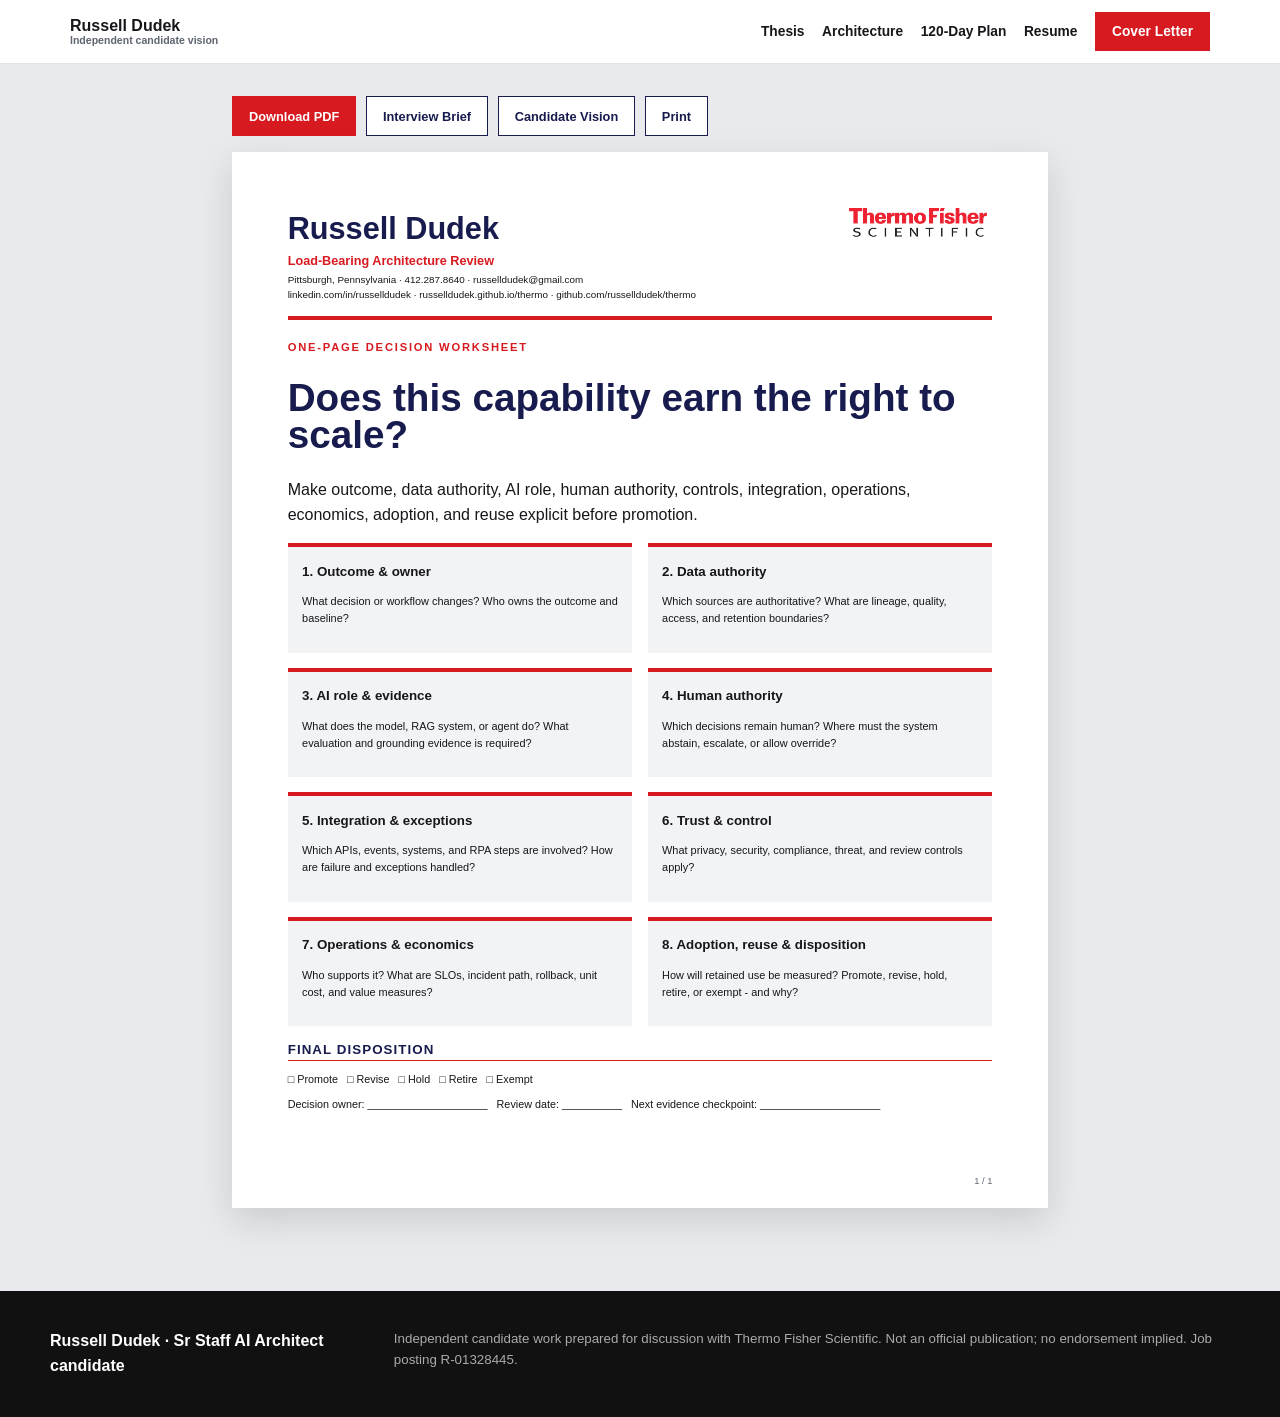
==== architecture-review.html @ cbb68d7e "Publish complete Thermo Fisher candidate campaign and repair asset loading" ====
<!doctype html><html lang="en"><head><meta charset="utf-8"><meta name="viewport" content="width=device-width,initial-scale=1"><title>Thermo Fisher | Load-Bearing Architecture Review</title><meta name="description" content="One-page architecture review worksheet."><link rel="icon" href="assets/brand/thermo-fisher-wordmark.png"><link rel="stylesheet" href="brand-tokens.css"><link rel="stylesheet" href="styles.css"></head><body><a class="skip" href="#main">Skip to content</a><header class="site-header"><div class="nav"><a class="candidate" href="index.html">Russell Dudek<small>Independent candidate vision</small></a><button class="menu-button" aria-expanded="false" aria-controls="primary-nav">Menu</button><nav class="nav-links" id="primary-nav" aria-label="Primary"><a href="index.html#thesis">Thesis</a><a href="index.html#architecture">Architecture</a><a href="120-day-plan.html">120-Day Plan</a><a href="resume.html">Resume</a><a class="button primary" href="cover-letter.html">Cover Letter</a></nav></div></header><main class="document-shell" id="main"><div class="doc-actions"><a class="button primary" href="docs/Russell-Dudek-Thermo-Fisher-Architecture-Review.pdf">Download PDF</a><a class="button" href="interview-brief.html">Interview Brief</a><a class="button" href="index.html">Candidate Vision</a><button class="button" onclick="window.print()">Print</button></div><section class="sheet"><header class="doc-head"><div><div class="doc-name">Russell Dudek</div><div class="doc-role">Load-Bearing Architecture Review</div><div class="doc-contact">Pittsburgh, Pennsylvania · 412.287.8640 · russelldudek@gmail.com<br>linkedin.com/in/russelldudek · russelldudek.github.io/thermo · github.com/russelldudek/thermo</div></div><img class="doc-logo" src="assets/brand/thermo-fisher-wordmark.png" alt="Thermo Fisher Scientific"></header><div class="eyebrow">One-page decision worksheet</div><h1 class="report-title">Does this capability earn the right to scale?</h1><p>Make outcome, data authority, AI role, human authority, controls, integration, operations, economics, adoption, and reuse explicit before promotion.</p><div class="report-grid"><div class="report-card"><h3>1. Outcome & owner</h3><p>What decision or workflow changes? Who owns the outcome and baseline?</p></div><div class="report-card"><h3>2. Data authority</h3><p>Which sources are authoritative? What are lineage, quality, access, and retention boundaries?</p></div><div class="report-card"><h3>3. AI role & evidence</h3><p>What does the model, RAG system, or agent do? What evaluation and grounding evidence is required?</p></div><div class="report-card"><h3>4. Human authority</h3><p>Which decisions remain human? Where must the system abstain, escalate, or allow override?</p></div><div class="report-card"><h3>5. Integration & exceptions</h3><p>Which APIs, events, systems, and RPA steps are involved? How are failure and exceptions handled?</p></div><div class="report-card"><h3>6. Trust & control</h3><p>What privacy, security, compliance, threat, and review controls apply?</p></div><div class="report-card"><h3>7. Operations & economics</h3><p>Who supports it? What are SLOs, incident path, rollback, unit cost, and value measures?</p></div><div class="report-card"><h3>8. Adoption, reuse & disposition</h3><p>How will retained use be measured? Promote, revise, hold, retire, or exempt - and why?</p></div></div><section class="doc-section"><h2>Final disposition</h2><p>□ Promote &nbsp; □ Revise &nbsp; □ Hold &nbsp; □ Retire &nbsp; □ Exempt</p><p>Decision owner: ____________________ &nbsp; Review date: __________ &nbsp; Next evidence checkpoint: ____________________</p></section><div class="page-no">1 / 1</div></section></main><footer class="footer"><div class="inner"><strong>Russell Dudek · Sr Staff AI Architect candidate</strong><small>Independent candidate work prepared for discussion with Thermo Fisher Scientific. Not an official publication; no endorsement implied. Job posting R-01328445.</small></div></footer><script src="app.js"></script></body></html>
---- brand-tokens.css ----
:root{--red:#d71920;--navy:#171b4d;--blue:#0067a5;--orange:#f28c28;--ink:#17171b;--muted:#5e6470;--soft:#f1f3f5;--line:#dfe3e8;--white:#fff;--max:1180px}
---- styles.css ----
*{box-sizing:border-box}html{scroll-behavior:smooth}body{margin:0;color:var(--ink);font-family:Arial,Helvetica,sans-serif;line-height:1.55;background:var(--white)}a{color:inherit}.skip{position:absolute;left:-9999px}.skip:focus{left:1rem;top:1rem;z-index:99;background:#fff;padding:.7rem}.site-header{position:sticky;top:0;z-index:20;background:rgba(255,255,255,.96);border-bottom:1px solid var(--line);backdrop-filter:blur(12px)}.nav{max-width:var(--max);margin:auto;padding:.75rem 1.25rem;display:flex;align-items:center;justify-content:space-between;gap:1rem}.candidate{font-weight:800;text-decoration:none;line-height:1.05}.candidate small{display:block;color:var(--muted);font-size:.66rem;font-weight:600}.nav-links{display:flex;align-items:center;gap:1.1rem}.nav-links a{text-decoration:none;font-size:.86rem;font-weight:700}.menu-button{display:none}.button,.scenario-button,.reset{display:inline-flex;align-items:center;justify-content:center;border:1px solid var(--navy);background:#fff;color:var(--navy);padding:.7rem 1rem;text-decoration:none;font:700 .8rem Arial;cursor:pointer}.button.primary{background:var(--red);border-color:var(--red);color:#fff}.button.dark{background:var(--navy);color:#fff}.hero{min-height:720px;display:grid;grid-template-columns:minmax(0,1fr) minmax(460px,.9fr);background:var(--navy);color:#fff}.hero-copy{padding:4.3rem clamp(1.4rem,6vw,7rem);display:flex;flex-direction:column;justify-content:center}.lockup{display:flex;align-items:center;gap:1.2rem;margin-bottom:3rem}.lockup img{width:245px;background:#fff;padding:.55rem}.qualifier{font-size:.76rem;color:#d8dbea}.qualifier strong{color:#fff}.eyebrow{text-transform:uppercase;letter-spacing:.16em;font-weight:800;font-size:.7rem;color:var(--red)}.hero h1{font-size:clamp(3.6rem,7vw,7.4rem);line-height:.86;letter-spacing:-.065em;margin:.7rem 0 1.5rem;max-width:8ch}.hero h1 span{color:#ff6670}.lede{font-size:1.12rem;max-width:60ch;color:#d9dce8}.actions{display:flex;gap:.7rem;flex-wrap:wrap;margin-top:1.4rem}.hero-visual{position:relative;overflow:hidden;background:linear-gradient(145deg,#111438,#080a20);display:flex;align-items:center;justify-content:center;padding:3rem}.lattice{width:min(520px,90%);height:540px;display:grid;grid-template-columns:repeat(5,1fr);gap:6px;transform:perspective(900px) rotateX(55deg) rotateZ(-16deg);position:relative}.cell{border:1px solid rgba(255,255,255,.26);background:rgba(255,255,255,.03);transition:.35s}.cell:nth-child(6n),.cell:nth-child(8n){background:rgba(215,25,32,.35);border-color:#ff6670}.signal{position:absolute;width:18px;height:18px;border-radius:50%;background:#fff;box-shadow:0 0 30px #fff;animation:route 7s linear infinite}.visual-label{position:absolute;left:2rem;right:2rem;bottom:2rem;display:flex;justify-content:space-between;gap:1rem}.visual-label small{display:block;color:#aeb4ca}.section{padding:clamp(4rem,8vw,7rem) 1.25rem}.inner{max-width:var(--max);margin:auto}.soft{background:var(--soft)}.dark{background:var(--navy);color:#fff}.red{background:var(--red);color:#fff}.section-head{display:grid;grid-template-columns:.8fr 1.2fr;gap:3rem;margin-bottom:2.5rem}.section h2{font-size:clamp(2.4rem,5vw,4.9rem);line-height:.95;letter-spacing:-.05em;margin:.25rem 0}.intro{color:var(--muted);font-size:1.08rem}.dark .intro{color:#c7cada}.moment{display:grid;grid-template-columns:1.1fr .9fr;gap:1rem}.systems-field{min-height:430px;position:relative;overflow:hidden;background:radial-gradient(circle at 25% 30%,#fff 0 1.2%,transparent 1.5%),linear-gradient(145deg,var(--blue),var(--navy) 62%,#07091f)}.systems-field:before{content:"";position:absolute;inset:12%;border:1px solid #ffffff55;background:repeating-linear-gradient(0deg,transparent 0 44px,#ffffff20 45px),repeating-linear-gradient(90deg,transparent 0 58px,#ffffff20 59px);transform:perspective(700px) rotateX(58deg) rotateZ(-8deg)}.caption{position:absolute;z-index:1;left:1.4rem;right:1.4rem;bottom:1.4rem;color:#fff;font-size:1.12rem}.notes{display:grid;gap:1rem}.note{background:#fff;border-top:4px solid var(--red);padding:1.3rem}.note strong{display:block}.tensions{display:grid;grid-template-columns:repeat(5,1fr);border:1px solid #ffffff33}.tension{min-height:220px;padding:1.25rem;border-right:1px solid #ffffff33;display:flex;flex-direction:column}.tension:last-child{border:0}.tension b{margin-top:auto}.tension span{color:#ff6670;font-size:2rem}.tension p{font-size:.82rem;color:#bdc1d3}.lab{display:grid;grid-template-columns:260px 1fr;gap:1.5rem}.scenario-panel{position:sticky;top:90px;height:max-content}.scenario-buttons{display:grid;gap:.5rem}.scenario-button,.reset{width:100%;justify-content:flex-start;text-align:left}.scenario-button[aria-selected=true]{background:var(--red);border-color:var(--red);color:#fff}.reset{margin-top:.65rem;border-style:dashed}.board{border:1px solid var(--line);box-shadow:0 20px 60px #171b4d14}.board-head,.readout{padding:1.1rem;border-bottom:1px solid var(--line);display:flex;justify-content:space-between;gap:1rem}.board-state{color:var(--red);font-weight:800;font-size:.72rem;text-transform:uppercase}.layers{display:grid;grid-template-columns:repeat(5,1fr)}.layer{min-height:330px;padding:1rem;border-right:1px solid var(--line)}.layer:last-child{border:0}.layer h3{font-size:.95rem}.layer small{color:var(--muted)}.layer ul{list-style:none;padding:0;display:grid;gap:.55rem}.layer li{font-size:.74rem;background:var(--soft);border:1px solid var(--line);padding:.65rem;transition:.25s}.layer li.active{background:#fff;border-color:var(--red);box-shadow:inset 4px 0 var(--red)}.layer li.risk{background:#fff6e9;border-color:var(--orange);box-shadow:inset 4px 0 var(--orange)}.readout{display:grid;grid-template-columns:repeat(3,1fr);border-top:1px solid var(--line);border-bottom:0}.readout small{display:block;color:var(--muted);text-transform:uppercase}.cards{display:grid;grid-template-columns:repeat(3,1fr);gap:1px;background:var(--line);border:1px solid var(--line)}.card{background:#fff;padding:1.35rem;min-height:200px}.card .num{color:var(--red);font-size:1.8rem}.metrics{display:grid;grid-template-columns:repeat(7,1fr);gap:1px;background:#ffffff33}.metric{padding:1.2rem;background:var(--navy);min-height:155px}.metric p{font-size:.75rem;color:#bdc1d3}.timeline{border-left:2px solid var(--red);margin-left:8px}.proof{padding:0 0 2rem 1.7rem;display:grid;grid-template-columns:220px 1fr;gap:1.5rem;position:relative}.proof:before{content:"";position:absolute;left:-7px;top:.35rem;width:12px;height:12px;border-radius:50%;background:var(--red);border:3px solid #fff}.proof h3,.proof p{margin:0}.proof p{color:var(--muted)}.roadmap{display:grid;grid-template-columns:repeat(4,1fr);gap:1rem}.phase{background:#fff;border-top:5px solid var(--red);padding:1.2rem;min-height:255px}.objection{display:grid;grid-template-columns:.85fr 1.15fr;gap:3rem}.quote{font-size:clamp(2rem,4vw,3.8rem);line-height:1.05;letter-spacing:-.04em}.questions{display:grid;grid-template-columns:repeat(2,1fr);gap:1rem}.question{border-top:1px solid #ffffff55;padding:1rem 0}.footer{background:#111;color:#fff;padding:2.4rem 1.25rem}.footer .inner{display:flex;justify-content:space-between;gap:2rem}.footer small{color:#aaa;max-width:55rem}.document-shell{background:#e8eaed;padding:2rem 0 4rem}.doc-actions{max-width:8.5in;margin:0 auto 1rem;display:flex;gap:.6rem;flex-wrap:wrap}.sheet{width:8.5in;min-height:11in;margin:0 auto 1.2rem;background:#fff;padding:.55in .58in;box-shadow:0 12px 35px #0002;position:relative}.doc-head{display:grid;grid-template-columns:1fr auto;gap:1rem;border-bottom:4px solid var(--red);padding-bottom:.14in;margin-bottom:.2in}.doc-name{font-size:23pt;font-weight:800;color:var(--navy)}.doc-role{font-size:9.5pt;color:var(--red);font-weight:800}.doc-contact{font-size:7.4pt}.doc-logo{width:1.55in}.doc-section{margin:.14in 0}.doc-section h2{font-size:10pt;text-transform:uppercase;letter-spacing:.08em;color:var(--navy);border-bottom:1px solid var(--red);margin:0 0 5px}.doc-section h3{font-size:9pt;margin:5px 0}.doc-section p,.doc-section li{font-size:8.1pt;line-height:1.35}.doc-section ul{margin:4px 0;padding-left:15px}.doc-grid{display:grid;grid-template-columns:1.65fr .9fr;gap:.2in}.doc-card{background:var(--soft);border-left:4px solid var(--red);padding:.12in}.page-no{position:absolute;right:.58in;bottom:.2in;font-size:7pt;color:var(--muted)}.report-title{font-size:29pt;line-height:.95;color:var(--navy);margin:.25in 0}.report-grid{display:grid;grid-template-columns:repeat(2,1fr);gap:.16in}.report-card{background:var(--soft);border-top:4px solid var(--red);padding:.15in}.report-card h3{font-size:10pt;margin:0}.report-card p,.report-card li{font-size:8.2pt}.review-table{width:100%;border-collapse:collapse;font-size:7.8pt}.review-table th,.review-table td{border:1px solid var(--line);padding:5px;text-align:left;vertical-align:top}.review-table th{background:var(--navy);color:#fff}@keyframes route{0%{left:8%;top:10%}25%{left:72%;top:20%}50%{left:52%;top:70%}75%{left:12%;top:75%}100%{left:8%;top:10%}}@media(max-width:900px){.menu-button{display:block}.nav-links{display:none;position:absolute;top:100%;left:0;right:0;background:#fff;padding:1rem;flex-direction:column;align-items:stretch}.nav-links.open{display:flex}.hero{grid-template-columns:1fr}.hero-visual{min-height:500px}.section-head,.moment,.lab,.objection{grid-template-columns:1fr}.scenario-panel{position:static}.tensions,.layers,.metrics{grid-template-columns:1fr}.tension,.layer{min-height:auto;border-right:0;border-bottom:1px solid #ffffff33}.cards{grid-template-columns:repeat(2,1fr)}.roadmap{grid-template-columns:repeat(2,1fr)}.proof{grid-template-columns:1fr}.questions{grid-template-columns:1fr}.footer .inner{display:block}.document-shell{padding:1rem}.sheet{width:100%;min-height:0;padding:1.1rem;box-shadow:none}.doc-grid,.report-grid{grid-template-columns:1fr}}@media(max-width:520px){.review-table{display:block;font-size:.72rem}.review-table tbody{display:grid;gap:.75rem}.review-table tr{display:grid;grid-template-columns:repeat(2,minmax(0,1fr));border:1px solid var(--line)}.review-table th,.review-table td{display:block;min-width:0;overflow-wrap:anywhere;border:0;border-bottom:1px solid var(--line)}.hero-copy{padding:3rem 1.25rem}.lockup{align-items:flex-start;flex-direction:column}.hero h1{font-size:3.4rem}.hero-visual{padding:1rem;min-height:430px}.lattice{height:380px}.cards,.roadmap{grid-template-columns:1fr}.section{padding:3.5rem 1rem}.doc-head{grid-template-columns:1fr}.doc-logo{width:140px}.doc-actions{position:sticky;top:64px;background:#e8eaed;padding:.5rem;z-index:3}}@media(prefers-reduced-motion:reduce){*{scroll-behavior:auto!important;animation:none!important;transition:none!important}.signal{left:52%;top:50%}}@media print{@page{size:Letter;margin:0}body{background:#fff}.site-header,.footer,.doc-actions{display:none!important}.document-shell{padding:0;background:#fff}.sheet{width:8.5in;height:11in;min-height:11in;margin:0;box-shadow:none;break-after:page;overflow:hidden}.sheet:last-child{break-after:auto}.page-no{display:block}}
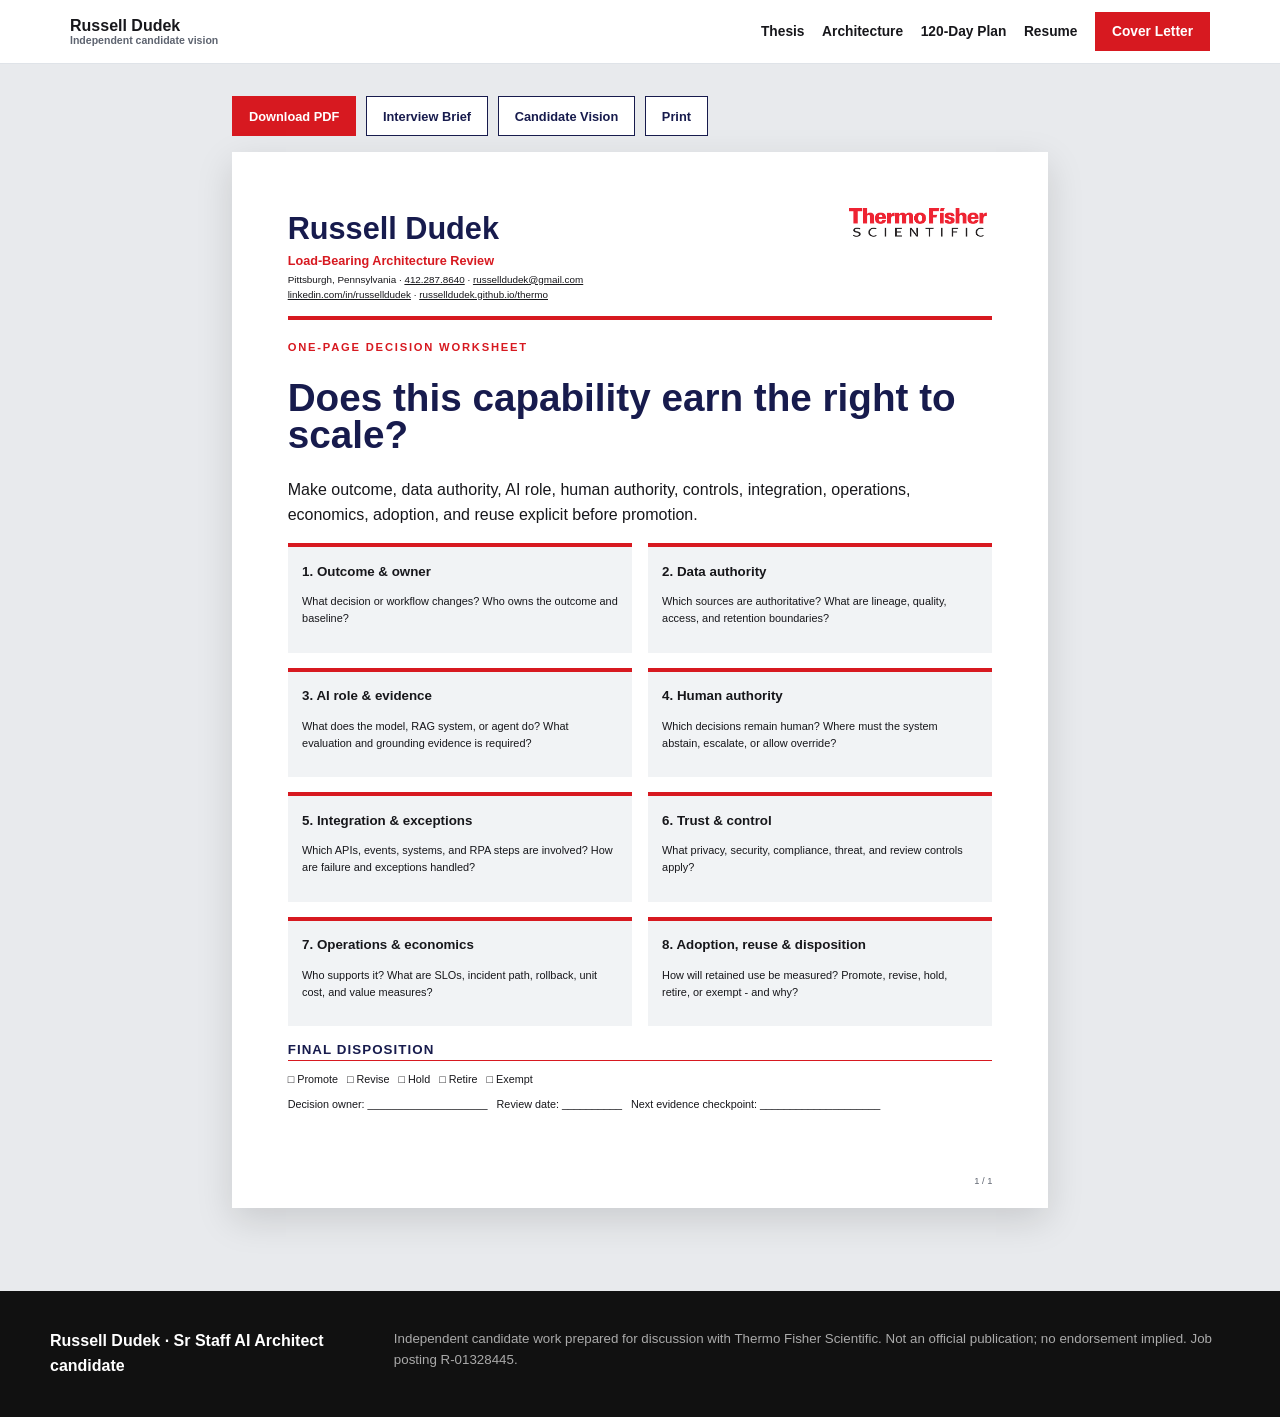
==== commit a1d0b6e7: "Remove source-control link from the architecture review" ====
--- a/architecture-review.html
+++ b/architecture-review.html
@@ -1 +1 @@
-<!doctype html><html lang="en"><head><meta charset="utf-8"><meta name="viewport" content="width=device-width,initial-scale=1"><title>Thermo Fisher | Load-Bearing Architecture Review</title><meta name="description" content="One-page architecture review worksheet."><link rel="icon" href="assets/brand/thermo-fisher-wordmark.png"><link rel="stylesheet" href="brand-tokens.css"><link rel="stylesheet" href="styles.css"></head><body><a class="skip" href="#main">Skip to content</a><header class="site-header"><div class="nav"><a class="candidate" href="index.html">Russell Dudek<small>Independent candidate vision</small></a><button class="menu-button" aria-expanded="false" aria-controls="primary-nav">Menu</button><nav class="nav-links" id="primary-nav" aria-label="Primary"><a href="index.html#thesis">Thesis</a><a href="index.html#architecture">Architecture</a><a href="120-day-plan.html">120-Day Plan</a><a href="resume.html">Resume</a><a class="button primary" href="cover-letter.html">Cover Letter</a></nav></div></header><main class="document-shell" id="main"><div class="doc-actions"><a class="button primary" href="docs/Russell-Dudek-Thermo-Fisher-Architecture-Review.pdf">Download PDF</a><a class="button" href="interview-brief.html">Interview Brief</a><a class="button" href="index.html">Candidate Vision</a><button class="button" onclick="window.print()">Print</button></div><section class="sheet"><header class="doc-head"><div><div class="doc-name">Russell Dudek</div><div class="doc-role">Load-Bearing Architecture Review</div><div class="doc-contact">Pittsburgh, Pennsylvania · 412.287.8640 · russelldudek@gmail.com<br>linkedin.com/in/russelldudek · russelldudek.github.io/thermo · github.com/russelldudek/thermo</div></div><img class="doc-logo" src="assets/brand/thermo-fisher-wordmark.png" alt="Thermo Fisher Scientific"></header><div class="eyebrow">One-page decision worksheet</div><h1 class="report-title">Does this capability earn the right to scale?</h1><p>Make outcome, data authority, AI role, human authority, controls, integration, operations, economics, adoption, and reuse explicit before promotion.</p><div class="report-grid"><div class="report-card"><h3>1. Outcome & owner</h3><p>What decision or workflow changes? Who owns the outcome and baseline?</p></div><div class="report-card"><h3>2. Data authority</h3><p>Which sources are authoritative? What are lineage, quality, access, and retention boundaries?</p></div><div class="report-card"><h3>3. AI role & evidence</h3><p>What does the model, RAG system, or agent do? What evaluation and grounding evidence is required?</p></div><div class="report-card"><h3>4. Human authority</h3><p>Which decisions remain human? Where must the system abstain, escalate, or allow override?</p></div><div class="report-card"><h3>5. Integration & exceptions</h3><p>Which APIs, events, systems, and RPA steps are involved? How are failure and exceptions handled?</p></div><div class="report-card"><h3>6. Trust & control</h3><p>What privacy, security, compliance, threat, and review controls apply?</p></div><div class="report-card"><h3>7. Operations & economics</h3><p>Who supports it? What are SLOs, incident path, rollback, unit cost, and value measures?</p></div><div class="report-card"><h3>8. Adoption, reuse & disposition</h3><p>How will retained use be measured? Promote, revise, hold, retire, or exempt - and why?</p></div></div><section class="doc-section"><h2>Final disposition</h2><p>□ Promote &nbsp; □ Revise &nbsp; □ Hold &nbsp; □ Retire &nbsp; □ Exempt</p><p>Decision owner: ____________________ &nbsp; Review date: __________ &nbsp; Next evidence checkpoint: ____________________</p></section><div class="page-no">1 / 1</div></section></main><footer class="footer"><div class="inner"><strong>Russell Dudek · Sr Staff AI Architect candidate</strong><small>Independent candidate work prepared for discussion with Thermo Fisher Scientific. Not an official publication; no endorsement implied. Job posting R-01328445.</small></div></footer><script src="app.js"></script></body></html>+<!doctype html><html lang="en"><head><meta charset="utf-8"><meta name="viewport" content="width=device-width,initial-scale=1"><title>Thermo Fisher | Load-Bearing Architecture Review</title><meta name="description" content="One-page architecture review worksheet."><link rel="icon" href="assets/brand/thermo-fisher-wordmark.png"><link rel="stylesheet" href="brand-tokens.css"><link rel="stylesheet" href="styles.css"></head><body><a class="skip" href="#main">Skip to content</a><header class="site-header"><div class="nav"><a class="candidate" href="index.html">Russell Dudek<small>Independent candidate vision</small></a><button class="menu-button" aria-expanded="false" aria-controls="primary-nav">Menu</button><nav class="nav-links" id="primary-nav" aria-label="Primary"><a href="index.html#thesis">Thesis</a><a href="index.html#architecture">Architecture</a><a href="120-day-plan.html">120-Day Plan</a><a href="resume.html">Resume</a><a class="button primary" href="cover-letter.html">Cover Letter</a></nav></div></header><main class="document-shell" id="main"><div class="doc-actions"><a class="button primary" href="docs/Russell-Dudek-Thermo-Fisher-Architecture-Review.pdf">Download PDF</a><a class="button" href="interview-brief.html">Interview Brief</a><a class="button" href="index.html">Candidate Vision</a><button class="button" onclick="window.print()">Print</button></div><section class="sheet"><header class="doc-head"><div><div class="doc-name">Russell Dudek</div><div class="doc-role">Load-Bearing Architecture Review</div><div class="doc-contact">Pittsburgh, Pennsylvania · <a href="tel:+14122878640">412.287.8640</a> · <a href="mailto:russelldudek@gmail.com">russelldudek@gmail.com</a><br><a href="https://www.linkedin.com/in/russelldudek">linkedin.com/in/russelldudek</a> · <a href="https://russelldudek.github.io/thermo/">russelldudek.github.io/thermo</a></div></div><img class="doc-logo" src="assets/brand/thermo-fisher-wordmark.png" alt="Thermo Fisher Scientific"></header><div class="eyebrow">One-page decision worksheet</div><h1 class="report-title">Does this capability earn the right to scale?</h1><p>Make outcome, data authority, AI role, human authority, controls, integration, operations, economics, adoption, and reuse explicit before promotion.</p><div class="report-grid"><div class="report-card"><h3>1. Outcome & owner</h3><p>What decision or workflow changes? Who owns the outcome and baseline?</p></div><div class="report-card"><h3>2. Data authority</h3><p>Which sources are authoritative? What are lineage, quality, access, and retention boundaries?</p></div><div class="report-card"><h3>3. AI role & evidence</h3><p>What does the model, RAG system, or agent do? What evaluation and grounding evidence is required?</p></div><div class="report-card"><h3>4. Human authority</h3><p>Which decisions remain human? Where must the system abstain, escalate, or allow override?</p></div><div class="report-card"><h3>5. Integration & exceptions</h3><p>Which APIs, events, systems, and RPA steps are involved? How are failure and exceptions handled?</p></div><div class="report-card"><h3>6. Trust & control</h3><p>What privacy, security, compliance, threat, and review controls apply?</p></div><div class="report-card"><h3>7. Operations & economics</h3><p>Who supports it? What are SLOs, incident path, rollback, unit cost, and value measures?</p></div><div class="report-card"><h3>8. Adoption, reuse & disposition</h3><p>How will retained use be measured? Promote, revise, hold, retire, or exempt - and why?</p></div></div><section class="doc-section"><h2>Final disposition</h2><p>□ Promote &nbsp; □ Revise &nbsp; □ Hold &nbsp; □ Retire &nbsp; □ Exempt</p><p>Decision owner: ____________________ &nbsp; Review date: __________ &nbsp; Next evidence checkpoint: ____________________</p></section><div class="page-no">1 / 1</div></section></main><footer class="footer"><div class="inner"><strong>Russell Dudek · Sr Staff AI Architect candidate</strong><small>Independent candidate work prepared for discussion with Thermo Fisher Scientific. Not an official publication; no endorsement implied. Job posting R-01328445.</small></div></footer><script src="app.js"></script></body></html>
